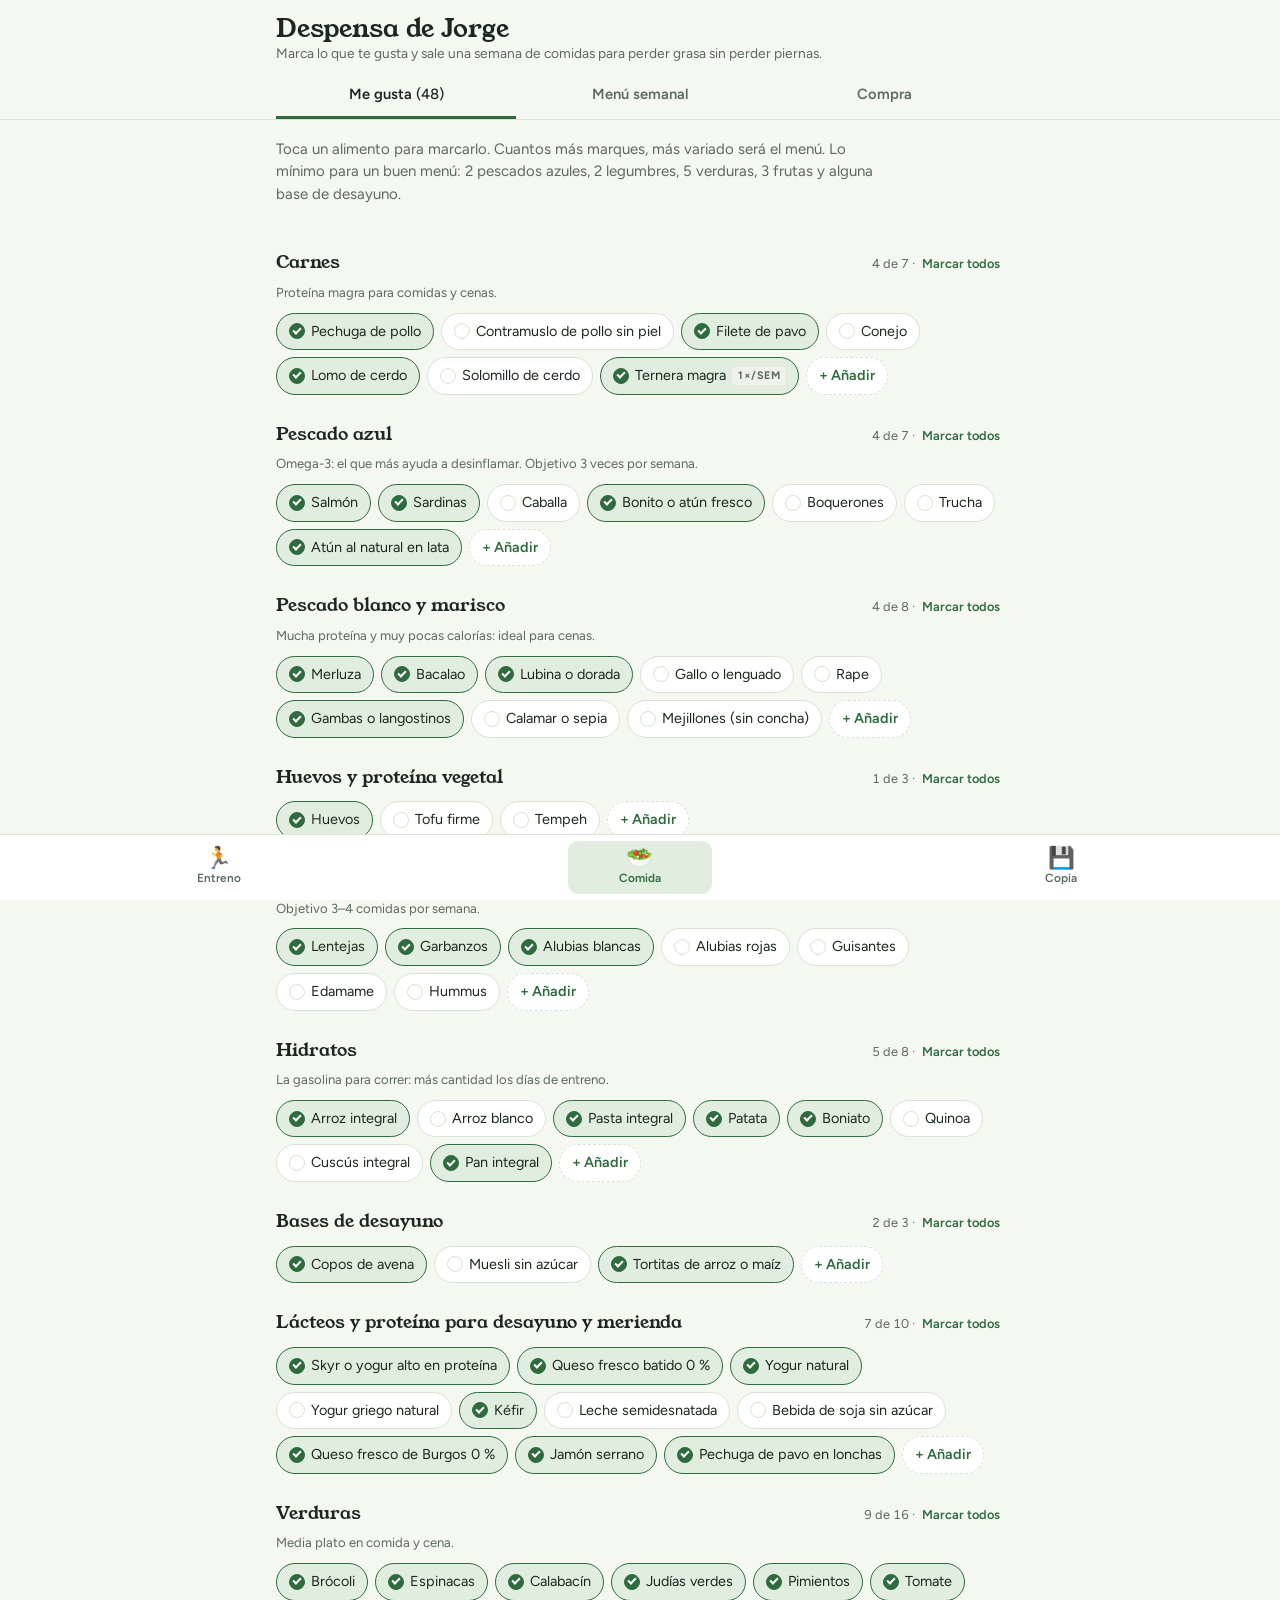
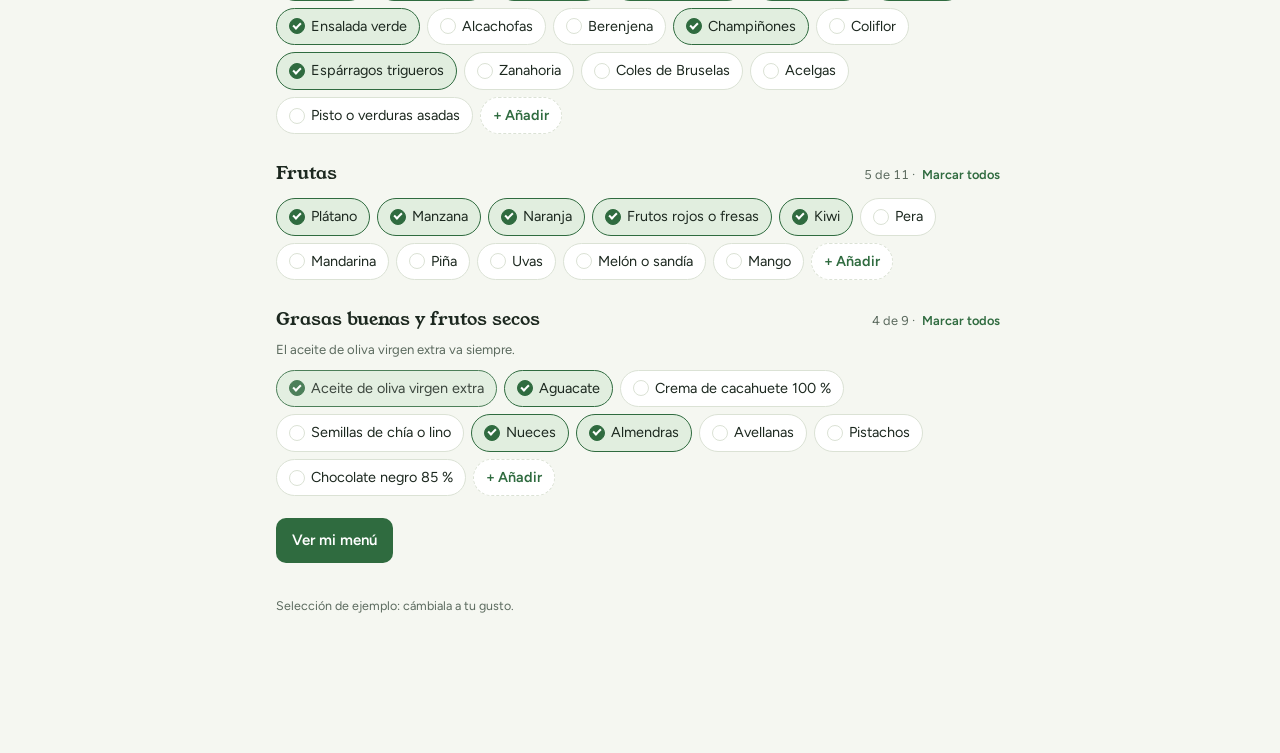
==== comida.html @ c29fa84a "Primera versión de Sports Plan Co-Authored-By: Claude Opus 5.5 <noreply@anthropic.com> Claude-Sessio" ====
<!doctype html>
<html lang="es"><head>
<meta charset="utf-8">
<meta name="viewport" content="width=device-width,initial-scale=1,viewport-fit=cover">
<title>Sports Plan · Comida</title>
<link rel="manifest" href="manifest.webmanifest">
<meta name="theme-color" content="#0e7c66">
<link rel="apple-touch-icon" href="icon-180.png">
<link rel="icon" href="icon-192.png">
<meta name="apple-mobile-web-app-capable" content="yes">
<meta name="mobile-web-app-capable" content="yes">
<meta name="apple-mobile-web-app-title" content="Sports Plan">
<style>:root{color-scheme:light;box-sizing:border-box;padding-top:env(safe-area-inset-top,0px);padding-bottom:env(safe-area-inset-bottom,0px)}html{scroll-padding-top:env(safe-area-inset-top,0px)}body{margin:0;padding:0;font:14px -apple-system,BlinkMacSystemFont,sans-serif;background:#fff;color:#000}img{max-width:100%}[hidden]:not([hidden=until-found i]){display:none!important}</style>
</head><body>

<link rel="preconnect" href="https://fonts.googleapis.com">
<link rel="stylesheet" href="https://fonts.googleapis.com/css2?family=Young+Serif&family=Figtree:wght@400;500;600;700&display=swap">
<style>
/* Layout: una columna tipo libreta de mercado; cabecera fija con 3 vistas (alimentos, menú, compra) */
:root{
  --bg:#f5f7f1; --surface:#ffffff; --sunk:#eef2ea; --ink:#1c281f; --muted:#5b6a5e; --line:#dbe2d5;
  --accent:#2f6b3f; --accent-ink:#ffffff; --accent-soft:#e1eedf;
  --azul:#1f5f8b; --azul-soft:#e2edf5; --leg:#8a5a2b; --leg-soft:#f3e8dc;
  --ok:#2f6b3f; --warn:#a4620f; --warn-soft:#fbefd9;
  --f-display:"Young Serif",Georgia,"Times New Roman",serif;
  --f-body:"Figtree",system-ui,-apple-system,"Segoe UI",sans-serif;
}
@media (prefers-color-scheme: dark){:root:not([data-theme="light"]){
  --bg:#111612; --surface:#18201a; --sunk:#1e2720; --ink:#e6ece3; --muted:#9aa89c; --line:#2b362d;
  --accent:#74c285; --accent-ink:#0e1a11; --accent-soft:#213325;
  --azul:#79b6df; --azul-soft:#1b2c38; --leg:#d6a06a; --leg-soft:#33271c;
  --ok:#74c285; --warn:#e8b25a; --warn-soft:#352a17; color-scheme:dark}}
:root[data-theme="dark"]{
  --bg:#111612; --surface:#18201a; --sunk:#1e2720; --ink:#e6ece3; --muted:#9aa89c; --line:#2b362d;
  --accent:#74c285; --accent-ink:#0e1a11; --accent-soft:#213325;
  --azul:#79b6df; --azul-soft:#1b2c38; --leg:#d6a06a; --leg-soft:#33271c;
  --ok:#74c285; --warn:#e8b25a; --warn-soft:#352a17; color-scheme:dark}
*{box-sizing:border-box}
[hidden]{display:none!important}
body{background:var(--bg);color:var(--ink);font-family:var(--f-body);font-size:15px;line-height:1.5}
body::before{content:"";position:fixed;inset:0 0 auto;height:env(safe-area-inset-top,0px);z-index:10;background:var(--bg)}
.wrap{max-width:760px;margin:0 auto;padding-left:max(16px,env(safe-area-inset-left,0px));padding-right:max(16px,env(safe-area-inset-right,0px));padding-block:0 48px}
header.top{position:sticky;top:env(safe-area-inset-top,0px);z-index:5;background:var(--bg);border-bottom:1px solid var(--line)}
header.top .wrap{padding-block:14px 0;display:flex;flex-direction:column;gap:10px}
h1{font-family:var(--f-display);font-weight:400;font-size:1.65rem;line-height:1.1;margin:0;text-wrap:balance}
.sub{color:var(--muted);font-size:.86rem;margin:0}
.tabs{display:flex;gap:4px}
.tabs a{flex:1;text-align:center;text-decoration:none;color:var(--muted);font-weight:600;font-size:.92rem;padding:9px 6px 11px;border-bottom:3px solid transparent}
.tabs a[aria-current="page"]{color:var(--ink);border-bottom-color:var(--accent)}
.tabs a:focus-visible,button:focus-visible,summary:focus-visible{outline:2px solid var(--accent);outline-offset:2px;border-radius:6px}
.tabs .n{font-variant-numeric:tabular-nums;font-weight:500}
main section.view{display:flex;flex-direction:column;gap:22px;padding-top:18px}
.status{font-size:.78rem;color:var(--muted);min-height:1.2em}

/* targets */
.targets{display:grid;grid-template-columns:repeat(3,1fr);gap:8px}
.t{background:var(--surface);border:1px solid var(--line);border-radius:10px;padding:10px 12px}
.t b{display:block;font-family:var(--f-display);font-weight:400;font-size:1.25rem;font-variant-numeric:tabular-nums}
.t span{font-size:.76rem;color:var(--muted);text-transform:uppercase;letter-spacing:.05em}
@media (max-width:440px){.targets{grid-template-columns:1fr 1fr}.targets .t:last-child{grid-column:span 2}}

/* food picker */
.intro{margin:0;color:var(--muted);max-width:62ch}
.cat{display:flex;flex-direction:column;gap:10px}
.cat-head{display:flex;align-items:baseline;justify-content:space-between;gap:10px;flex-wrap:wrap}
.cat-head h2{font-family:var(--f-display);font-weight:400;font-size:1.15rem;margin:0}
.cat-head .why{font-size:.82rem;color:var(--muted);flex-basis:100%;margin-top:-4px}
.cat-head .cnt{font-size:.8rem;color:var(--muted);font-variant-numeric:tabular-nums}
.linkbtn{background:none;border:0;color:var(--accent);font:inherit;font-size:.8rem;font-weight:600;cursor:pointer;padding:2px 4px}
.chips{display:flex;flex-wrap:wrap;gap:7px}
.chip{display:inline-flex;align-items:center;gap:6px;border:1px solid var(--line);background:var(--surface);color:var(--ink);border-radius:999px;padding:7px 12px;font:inherit;font-size:.9rem;cursor:pointer;transition:background .15s,border-color .15s}
.chip .tick{width:16px;height:16px;border-radius:50%;border:1.5px solid var(--line);display:grid;place-items:center;flex:none}
.chip[aria-pressed="true"]{background:var(--accent-soft);border-color:var(--accent)}
.chip[aria-pressed="true"] .tick{background:var(--accent);border-color:var(--accent)}
.chip[aria-pressed="true"] .tick::after{content:"";width:6px;height:3px;border:solid var(--accent-ink);border-width:0 0 2px 2px;transform:rotate(-45deg) translate(1px,-1px)}
.chip[disabled]{cursor:default;opacity:.85}
.tag.pend{background:var(--warn-soft);color:var(--warn)}
.chip.add{border-style:dashed;color:var(--accent);font-weight:600}
.addform{display:flex;gap:8px;flex-wrap:wrap;align-items:center}
.addform input{flex:1;min-width:10rem;font:inherit;padding:9px 12px;border-radius:10px;border:1px solid var(--line);background:var(--surface);color:var(--ink)}
.addform input:focus-visible{outline:2px solid var(--accent);outline-offset:2px}
.addform .btn{padding:9px 14px}
.mine{display:flex;flex-wrap:wrap;gap:6px;font-size:.8rem;color:var(--muted);align-items:center}
.mine button{background:none;border:1px solid var(--line);border-radius:999px;padding:3px 10px;font:inherit;font-size:.8rem;color:var(--muted);cursor:pointer}
.tag{font-size:.68rem;font-weight:700;text-transform:uppercase;letter-spacing:.05em;padding:1px 6px;border-radius:4px}
.tag.azul{background:var(--azul-soft);color:var(--azul)}
.tag.leg{background:var(--leg-soft);color:var(--leg)}
.tag.lim{background:var(--sunk);color:var(--muted)}

.warns{display:flex;flex-direction:column;gap:6px;margin:0;padding:0;list-style:none}
.warns li{background:var(--warn-soft);color:var(--ink);border-left:3px solid var(--warn);padding:8px 12px;border-radius:0 8px 8px 0;font-size:.88rem}
.cta{display:flex;gap:10px;flex-wrap:wrap}
.btn{border:0;border-radius:10px;padding:11px 16px;font:inherit;font-weight:600;cursor:pointer;background:var(--accent);color:var(--accent-ink)}
.btn.ghost{background:transparent;color:var(--accent);border:1.5px solid var(--accent)}

/* menu */
.day{background:var(--surface);border:1px solid var(--line);border-radius:12px;overflow:hidden}
.day-head{display:flex;align-items:center;gap:10px;flex-wrap:wrap;padding:12px 14px;border-bottom:1px solid var(--line)}
.day-head h3{font-family:var(--f-display);font-weight:400;font-size:1.15rem;margin:0}
.pill{font-size:.75rem;font-weight:700;padding:3px 9px;border-radius:999px}
.pill.alto{background:var(--accent);color:var(--accent-ink)}
.pill.medio{background:var(--accent-soft);color:var(--accent)}
.pill.bajo{background:var(--sunk);color:var(--muted)}
.day-head .tot{margin-left:auto;font-size:.82rem;color:var(--muted);font-variant-numeric:tabular-nums;text-align:right}
.day-head .tot b{color:var(--ink);font-weight:600}
.meal{display:grid;grid-template-columns:86px 1fr auto;gap:10px;padding:10px 14px;border-bottom:1px dashed var(--line);align-items:start}
.meal:last-of-type{border-bottom:0}
.meal .mk{font-size:.74rem;font-weight:700;text-transform:uppercase;letter-spacing:.06em;color:var(--muted);padding-top:2px}
.meal .mi{min-width:0}
.meal .mi .main{font-weight:600}
.meal .mi .rest{color:var(--muted);font-size:.9rem}
.meal .mi .k{font-size:.76rem;color:var(--muted);font-variant-numeric:tabular-nums}
.reroll{background:var(--sunk);border:0;border-radius:8px;width:34px;height:34px;display:grid;place-items:center;cursor:pointer;color:var(--accent)}
.reroll svg{width:17px;height:17px}
.day .tip{padding:9px 14px;background:var(--sunk);font-size:.82rem;color:var(--muted)}
@media (max-width:440px){.meal{grid-template-columns:1fr auto}.meal .mk{grid-column:1 / -1;padding:0}}

details.why{background:var(--surface);border:1px solid var(--line);border-radius:12px;padding:12px 14px}
details.why summary{cursor:pointer;font-weight:600}
details.why ul{margin:10px 0 0;padding-left:18px;display:flex;flex-direction:column;gap:6px;color:var(--muted);font-size:.9rem}

/* compra */
.shop{display:flex;flex-direction:column;gap:18px}
.shop h2{font-family:var(--f-display);font-weight:400;font-size:1.1rem;margin:0 0 6px}
.shop ul{list-style:none;margin:0;padding:0;background:var(--surface);border:1px solid var(--line);border-radius:12px}
.shop li{display:flex;align-items:center;gap:10px;padding:9px 14px;border-bottom:1px solid var(--line)}
.shop li:last-child{border-bottom:0}
.shop li label{flex:1;display:flex;gap:10px;align-items:center;cursor:pointer;min-width:0}
.shop li input{width:18px;height:18px;accent-color:var(--accent);flex:none}
.shop li .q{font-variant-numeric:tabular-nums;color:var(--muted);font-size:.88rem;white-space:nowrap}
.shop li.done label span{text-decoration:line-through;color:var(--muted)}
.empty{color:var(--muted);background:var(--surface);border:1px dashed var(--line);border-radius:12px;padding:18px;text-align:center}
@media (prefers-reduced-motion:reduce){*{transition:none!important}}
</style>

<header class="top">
  <div class="wrap">
    <div>
      <h1>Despensa de Jorge</h1>
      <p class="sub">Marca lo que te gusta y sale una semana de comidas para perder grasa sin perder piernas.</p>
    </div>
    <nav class="tabs" aria-label="Secciones">
      <a href="#alimentos" data-v="alimentos">Me gusta <span class="n" id="nLiked"></span></a>
      <a href="#menu" data-v="menu">Menú semanal</a>
      <a href="#compra" data-v="compra">Compra</a>
    </nav>
  </div>
</header>

<main class="wrap">
  <section class="view" id="v-alimentos">
    <p class="intro">Toca un alimento para marcarlo. Cuantos más marques, más variado será el menú. Lo mínimo para un buen menú: 2 pescados azules, 2 legumbres, 5 verduras, 3 frutas y alguna base de desayuno.</p>
    <ul class="warns" id="warns1"></ul>
    <div id="cats" style="display:flex;flex-direction:column;gap:26px"></div>
    <div class="cta"><a class="btn" href="#menu" style="text-decoration:none">Ver mi menú</a></div>
    <p class="status" id="status1"></p>
  </section>

  <section class="view" id="v-menu" hidden>
    <div class="targets">
      <div class="t"><span>Días de correr y pádel</span><b>≈ 1.900 kcal</b></div>
      <div class="t"><span>Días de descanso</span><b>≈ 1.600 kcal</b></div>
      <div class="t"><span>Proteína diaria</span><b>110 g o más</b></div>
    </div>
    <ul class="warns" id="warns2"></ul>
    <div class="cta">
      <button class="btn" id="regen" type="button">Generar otra semana</button>
      <a class="btn ghost" href="#compra" style="text-decoration:none">Lista de la compra</a>
    </div>
    <div id="days" style="display:flex;flex-direction:column;gap:14px"></div>
    <details class="why">
      <summary>Por qué el menú está montado así</summary>
      <ul>
        <li>Déficit suave (unas 400 kcal) para bajar 0,3–0,5 kg por semana sin perder fuerza ni ritmo.</li>
        <li>Proteína en todas las comidas para llegar a 110 g al día y proteger el músculo.</li>
        <li>Más hidrato los días de correr y pádel, y en la cena del viernes antes de la tirada larga. Los días de descanso, menos.</li>
        <li>Pescado azul 3 veces por semana y legumbres 3–4 veces: omega-3 y fibra con efecto antiinflamatorio, que ayuda a la espalda.</li>
        <li>Carne roja como mucho 1 vez por semana. Aceite de oliva virgen extra como grasa principal.</li>
        <li>Las cantidades son en crudo y orientativas. Si tienes hambre real o el peso baja más de 0,7 kg por semana, sube un poco el hidrato.</li>
      </ul>
    </details>
    <p class="status" id="status2"></p>
  </section>

  <section class="view" id="v-compra" hidden>
    <p class="intro">Cantidades para la semana del menú actual, en crudo. Ve tachando lo que ya tienes o has comprado.</p>
    <div class="shop" id="shop"></div>
    <div class="cta"><button class="btn ghost" id="clearShop" type="button">Desmarcar todo</button></div>
  </section>
</main>

<script>
(function(){
// ---------- Datos: ración base (g en crudo), kcal y proteína por ración ----------
// r: roles. main=plato principal, azul/blanco/otros=grupo, leg=legumbre plato, comp=complemento proteico,
// hid=hidrato, ver=verdura, fru=fruta, desB=base desayuno, desSal/desDul=proteína desayuno, desX=extra desayuno,
// merP=proteína merienda, fs=frutos secos. cf=factor como complemento/desayuno.
const F=[
 // carnes
 {id:'pollo',n:'Pechuga de pollo',c:'carne',g:150,u:'g',k:165,p:33,r:'main otros comp',cf:.67},
 {id:'contramuslo',n:'Contramuslo de pollo sin piel',c:'carne',g:150,u:'g',k:180,p:28,r:'main otros'},
 {id:'pavo',n:'Filete de pavo',c:'carne',g:150,u:'g',k:160,p:33,r:'main otros comp',cf:.67},
 {id:'conejo',n:'Conejo',c:'carne',g:150,u:'g',k:200,p:31,r:'main otros'},
 {id:'lomo',n:'Lomo de cerdo',c:'carne',g:150,u:'g',k:210,p:32,r:'main otros',t:'cerdo'},
 {id:'solomillo',n:'Solomillo de cerdo',c:'carne',g:150,u:'g',k:180,p:32,r:'main otros',t:'cerdo'},
 {id:'ternera',n:'Ternera magra',c:'carne',g:150,u:'g',k:200,p:32,r:'main otros',t:'roja'},
 // pescado azul
 {id:'salmon',n:'Salmón',c:'azul',g:130,u:'g',k:270,p:27,r:'main azul'},
 {id:'sardinas',n:'Sardinas',c:'azul',g:150,u:'g',k:210,p:30,r:'main azul'},
 {id:'caballa',n:'Caballa',c:'azul',g:130,u:'g',k:250,p:25,r:'main azul'},
 {id:'bonito',n:'Bonito o atún fresco',c:'azul',g:150,u:'g',k:200,p:35,r:'main azul'},
 {id:'boquerones',n:'Boquerones',c:'azul',g:150,u:'g',k:190,p:30,r:'main azul'},
 {id:'trucha',n:'Trucha',c:'azul',g:150,u:'g',k:210,p:31,r:'main azul'},
 {id:'atunlata',n:'Atún al natural en lata',c:'azul',g:2,u:'lata',k:125,p:28,r:'main azul comp',cf:1},
 // pescado blanco y marisco
 {id:'merluza',n:'Merluza',c:'blanco',g:180,u:'g',k:150,p:30,r:'main blanco'},
 {id:'bacalao',n:'Bacalao',c:'blanco',g:180,u:'g',k:145,p:32,r:'main blanco'},
 {id:'lubina',n:'Lubina o dorada',c:'blanco',g:180,u:'g',k:180,p:34,r:'main blanco'},
 {id:'gallo',n:'Gallo o lenguado',c:'blanco',g:180,u:'g',k:150,p:30,r:'main blanco'},
 {id:'rape',n:'Rape',c:'blanco',g:180,u:'g',k:140,p:30,r:'main blanco'},
 {id:'gambas',n:'Gambas o langostinos',c:'blanco',g:150,u:'g',k:140,p:30,r:'main blanco'},
 {id:'calamar',n:'Calamar o sepia',c:'blanco',g:180,u:'g',k:150,p:28,r:'main blanco'},
 {id:'mejillones',n:'Mejillones (sin concha)',c:'blanco',g:150,u:'g',k:150,p:22,r:'main blanco'},
 // huevos y vegetal
 {id:'huevos',n:'Huevos',c:'huevo',g:3,u:'ud',k:210,p:19,r:'main otros comp desSal',cf:.67,t:'huevo'},
 {id:'tofu',n:'Tofu firme',c:'huevo',g:200,u:'g',k:250,p:26,r:'main otros'},
 {id:'tempeh',n:'Tempeh',c:'huevo',g:150,u:'g',k:290,p:28,r:'main otros'},
 // legumbres
 {id:'lentejas',n:'Lentejas',c:'leg',g:80,u:'g',k:280,p:19,r:'leg'},
 {id:'garbanzos',n:'Garbanzos',c:'leg',g:80,u:'g',k:290,p:15,r:'leg'},
 {id:'alubias',n:'Alubias blancas',c:'leg',g:80,u:'g',k:270,p:18,r:'leg'},
 {id:'alubiasr',n:'Alubias rojas',c:'leg',g:80,u:'g',k:270,p:18,r:'leg'},
 {id:'guisantes',n:'Guisantes',c:'leg',g:250,u:'g',k:200,p:13,r:'leg'},
 {id:'edamame',n:'Edamame',c:'leg',g:150,u:'g',k:180,p:17,r:'leg'},
 {id:'hummus',n:'Hummus',c:'leg',g:60,u:'g',k:160,p:5,r:'merP',sal:1},
 // hidratos
 {id:'arrozi',n:'Arroz integral',c:'hid',g:80,u:'g',k:280,p:6,r:'hid'},
 {id:'arroz',n:'Arroz blanco',c:'hid',g:80,u:'g',k:280,p:5,r:'hid'},
 {id:'pasta',n:'Pasta integral',c:'hid',g:80,u:'g',k:280,p:10,r:'hid'},
 {id:'patata',n:'Patata',c:'hid',g:300,u:'g',k:230,p:6,r:'hid'},
 {id:'boniato',n:'Boniato',c:'hid',g:250,u:'g',k:215,p:4,r:'hid'},
 {id:'quinoa',n:'Quinoa',c:'hid',g:70,u:'g',k:255,p:10,r:'hid'},
 {id:'cuscus',n:'Cuscús integral',c:'hid',g:70,u:'g',k:250,p:9,r:'hid'},
 {id:'pan',n:'Pan integral',c:'hid',g:80,u:'g',k:200,p:8,r:'hid desB',cf:.75,sal:1},
 // desayuno bases
 {id:'avena',n:'Copos de avena',c:'des',g:50,u:'g',k:190,p:7,r:'desB'},
 {id:'muesli',n:'Muesli sin azúcar',c:'des',g:50,u:'g',k:180,p:5,r:'desB'},
 {id:'tortitas',n:'Tortitas de arroz o maíz',c:'des',g:4,u:'ud',k:115,p:2,r:'desB',sal:1},
 // lácteos y proteína para desayuno/merienda
 {id:'skyr',n:'Skyr o yogur alto en proteína',c:'lac',g:250,u:'g',k:150,p:25,r:'desDul merP'},
 {id:'batido',n:'Queso fresco batido 0 %',c:'lac',g:250,u:'g',k:120,p:20,r:'desDul merP'},
 {id:'yogur',n:'Yogur natural',c:'lac',g:2,u:'ud',k:120,p:8,r:'desDul merP'},
 {id:'griego',n:'Yogur griego natural',c:'lac',g:1,u:'ud',k:140,p:7,r:'merP'},
 {id:'kefir',n:'Kéfir',c:'lac',g:250,u:'ml',k:150,p:9,r:'desDul merP'},
 {id:'leche',n:'Leche semidesnatada',c:'lac',g:250,u:'ml',k:115,p:8,r:'desDul'},
 {id:'soja',n:'Bebida de soja sin azúcar',c:'lac',g:250,u:'ml',k:90,p:8,r:'desDul'},
 {id:'burgos',n:'Queso fresco de Burgos 0 %',c:'lac',g:100,u:'g',k:75,p:12,r:'desSal merP',sal:1},
 {id:'jamon',n:'Jamón serrano',c:'lac',g:40,u:'g',k:100,p:12,r:'desSal merP',sal:1},
 {id:'pavolonchas',n:'Pechuga de pavo en lonchas',c:'lac',g:60,u:'g',k:60,p:12,r:'desSal merP',sal:1},
 // verduras (ración 200 g)
 {id:'brocoli',n:'Brócoli',c:'ver',g:200,u:'g',k:70,p:5,r:'ver'},
 {id:'espinacas',n:'Espinacas',c:'ver',g:200,u:'g',k:45,p:5,r:'ver'},
 {id:'calabacin',n:'Calabacín',c:'ver',g:200,u:'g',k:35,p:3,r:'ver'},
 {id:'judias',n:'Judías verdes',c:'ver',g:200,u:'g',k:60,p:4,r:'ver'},
 {id:'pimientos',n:'Pimientos',c:'ver',g:200,u:'g',k:50,p:2,r:'ver'},
 {id:'tomate',n:'Tomate',c:'ver',g:200,u:'g',k:40,p:2,r:'ver'},
 {id:'ensalada',n:'Ensalada verde',c:'ver',g:150,u:'g',k:30,p:2,r:'ver'},
 {id:'alcachofas',n:'Alcachofas',c:'ver',g:200,u:'g',k:90,p:5,r:'ver'},
 {id:'berenjena',n:'Berenjena',c:'ver',g:200,u:'g',k:50,p:2,r:'ver'},
 {id:'champi',n:'Champiñones',c:'ver',g:200,u:'g',k:45,p:6,r:'ver'},
 {id:'coliflor',n:'Coliflor',c:'ver',g:200,u:'g',k:50,p:4,r:'ver'},
 {id:'esparragos',n:'Espárragos trigueros',c:'ver',g:200,u:'g',k:40,p:4,r:'ver'},
 {id:'zanahoria',n:'Zanahoria',c:'ver',g:200,u:'g',k:80,p:2,r:'ver'},
 {id:'coles',n:'Coles de Bruselas',c:'ver',g:200,u:'g',k:85,p:7,r:'ver'},
 {id:'acelgas',n:'Acelgas',c:'ver',g:200,u:'g',k:40,p:4,r:'ver'},
 {id:'pisto',n:'Pisto o verduras asadas',c:'ver',g:200,u:'g',k:90,p:3,r:'ver'},
 // frutas
 {id:'platano',n:'Plátano',c:'fru',g:1,u:'ud',k:105,p:1,r:'fru'},
 {id:'manzana',n:'Manzana',c:'fru',g:1,u:'ud',k:95,p:0,r:'fru'},
 {id:'naranja',n:'Naranja',c:'fru',g:1,u:'ud',k:90,p:2,r:'fru'},
 {id:'rojos',n:'Frutos rojos o fresas',c:'fru',g:150,u:'g',k:60,p:1,r:'fru'},
 {id:'kiwi',n:'Kiwi',c:'fru',g:2,u:'ud',k:90,p:2,r:'fru'},
 {id:'pera',n:'Pera',c:'fru',g:1,u:'ud',k:100,p:1,r:'fru'},
 {id:'mandarina',n:'Mandarina',c:'fru',g:2,u:'ud',k:75,p:1,r:'fru'},
 {id:'pina',n:'Piña',c:'fru',g:200,u:'g',k:100,p:1,r:'fru'},
 {id:'uvas',n:'Uvas',c:'fru',g:150,u:'g',k:100,p:1,r:'fru'},
 {id:'melon',n:'Melón o sandía',c:'fru',g:300,u:'g',k:100,p:2,r:'fru'},
 {id:'mango',n:'Mango',c:'fru',g:150,u:'g',k:90,p:1,r:'fru'},
 // grasas y frutos secos
 {id:'aove',n:'Aceite de oliva virgen extra',c:'gra',g:1,u:'cda',k:90,p:0,r:'',fixed:1},
 {id:'aguacate',n:'Aguacate',c:'gra',g:70,u:'g',k:115,p:1,r:'desX'},
 {id:'cacahuete',n:'Crema de cacahuete 100 %',c:'gra',g:15,u:'g',k:90,p:4,r:'desX'},
 {id:'semillas',n:'Semillas de chía o lino',c:'gra',g:10,u:'g',k:50,p:2,r:'desX'},
 {id:'nueces',n:'Nueces',c:'gra',g:25,u:'g',k:165,p:4,r:'fs'},
 {id:'almendras',n:'Almendras',c:'gra',g:25,u:'g',k:150,p:5,r:'fs'},
 {id:'avellanas',n:'Avellanas',c:'gra',g:25,u:'g',k:160,p:4,r:'fs'},
 {id:'pistachos',n:'Pistachos',c:'gra',g:25,u:'g',k:145,p:5,r:'fs'},
 {id:'chocolate',n:'Chocolate negro 85 %',c:'gra',g:20,u:'g',k:120,p:2,r:'fs'},
];
// ---------- Alimentos añadidos por Jorge (pendientes de revisar) ----------
const TPL={carne:'pollo',azul:'salmon',blanco:'merluza',huevo:'tofu',leg:'lentejas',hid:'arroz',des:'avena',lac:'yogur',ver:'brocoli',fru:'manzana',gra:'nueces'};
function loadExtra(){try{const a=JSON.parse(localStorage.getItem('dj-extra'));return Array.isArray(a)?a.filter(x=>x&&x.id&&x.n&&TPL[x.c]):[]}catch(e){return[]}}
function makeExtra(n,c,id){const t=F.find(f=>f.id===TPL[c]);return{id,n,c,g:t.g,u:t.u,k:t.k,p:t.p,r:t.r,custom:1}}
let EXTRA=loadExtra();
EXTRA.forEach(x=>F.push(makeExtra(x.n,x.c,x.id)));
const BY={};F.forEach(f=>{BY[f.id]=f;f.R=new Set(f.r.split(' ').filter(Boolean))});
const CATS=[
 ['carne','Carnes','Proteína magra para comidas y cenas.'],
 ['azul','Pescado azul','Omega-3: el que más ayuda a desinflamar. Objetivo 3 veces por semana.'],
 ['blanco','Pescado blanco y marisco','Mucha proteína y muy pocas calorías: ideal para cenas.'],
 ['huevo','Huevos y proteína vegetal',''],
 ['leg','Legumbres','Objetivo 3–4 comidas por semana.'],
 ['hid','Hidratos','La gasolina para correr: más cantidad los días de entreno.'],
 ['des','Bases de desayuno',''],
 ['lac','Lácteos y proteína para desayuno y merienda',''],
 ['ver','Verduras','Media plato en comida y cena.'],
 ['fru','Frutas',''],
 ['gra','Grasas buenas y frutos secos','El aceite de oliva virgen extra va siempre.'],
];
const DEFAULT=['pollo','pavo','lomo','ternera','salmon','sardinas','bonito','atunlata','merluza','bacalao','lubina','gambas','huevos','lentejas','garbanzos','alubias','arrozi','pasta','patata','boniato','pan','avena','tortitas','skyr','batido','yogur','kefir','burgos','pavolonchas','jamon','brocoli','espinacas','calabacin','judias','pimientos','tomate','ensalada','champi','esparragos','platano','manzana','naranja','rojos','kiwi','aove','aguacate','nueces','almendras'];

// ---------- Semana tipo (del plan de correr) ----------
const DAYS=[
 {d:'L',n:'Lunes',act:'Correr 8 km',lvl:'alto',hc:1,hn:.5,tip:'Si corres por la mañana, desayuna 1–2 h antes. Si es por la tarde, la merienda va 60–90 min antes.'},
 {d:'M',n:'Martes',act:'Pádel',lvl:'alto',hc:1,hn:.5,tip:'Bebe bien durante el pádel. Después, la cena con proteína ayuda a recuperar.'},
 {d:'X',n:'Miércoles',act:'Descanso + caminar',lvl:'bajo',hc:.5,hn:0,tip:'Día de menos hidrato: llénate con verdura y proteína.'},
 {d:'J',n:'Jueves',act:'Gym core y espalda',lvl:'medio',hc:.75,hn:0,tip:'Proteína en la comida de después del gym.'},
 {d:'V',n:'Viernes',act:'Descanso + caminar',lvl:'medio',hc:.5,hn:.75,tip:'Mañana tirada larga: la cena lleva hidrato para llegar con el depósito lleno.'},
 {d:'S',n:'Sábado',act:'Tirada larga',lvl:'alto',hc:1,hn:.5,tip:'Desayuno ligero 1–2 h antes. Al volver, agua y proteína en la siguiente comida.'},
 {d:'D',n:'Domingo',act:'Descanso activo',lvl:'bajo',hc:.5,hn:0,tip:'Buen día para cocinar legumbres y verdura para la semana.'},
];
const LVL={alto:'Entreno',medio:'Moderado',bajo:'Descanso'};
const TARGET={alto:1900,medio:1750,bajo:1600};
const MEALN={des:'Desayuno',com:'Comida',mer:'Merienda',cen:'Cena'};

// ---------- Estado ----------
let openAdd=null,liked=new Set(DEFAULT), menu=null, isExample=true;
const LS={get(k){try{return JSON.parse(localStorage.getItem(k))}catch(e){return null}},set(k,v){try{localStorage.setItem(k,JSON.stringify(v))}catch(e){}}};
const g0=LS.get('dj-gustos'); if(g0&&Array.isArray(g0.ids)){liked=new Set(g0.ids);isExample=false}
liked.add('aove');
const m0=LS.get('dj-menu'); if(m0&&m0.dias&&m0.key===keyOf()) menu=m0;

function keyOf(){return [...liked].sort().join(',')}

// ---------- RNG y barajas ----------
function rng(seed){let a=seed>>>0;return function(){a|=0;a=a+0x6D2B79F5|0;let t=Math.imul(a^a>>>15,1|a);t=t+Math.imul(t^t>>>7,61|t)^t;return((t^t>>>14)>>>0)/4294967296}}
function shuffle(arr,r){const a=arr.slice();for(let i=a.length-1;i>0;i--){const j=Math.floor(r()*(i+1));[a[i],a[j]]=[a[j],a[i]]}return a}
function pool(role,filt){return F.filter(f=>liked.has(f.id)&&f.R.has(role)&&(!filt||filt(f)))}
function Deck(items,r){let q=[];return{size:items.length,next(avoid,ok){if(!items.length)return null;avoid=avoid||[];
  for(let tries=0;tries<items.length*2+2;tries++){if(!q.length)q=shuffle(items,r);const f=q.shift();if(avoid.includes(f.id)&&items.length>1)continue;if(ok&&!ok(f)&&tries<items.length*2)continue;return f}
  return items[Math.floor(r()*items.length)]}}}
function makeDecks(r){
  const D={};
  ['azul','blanco','otros','leg','comp','ver','fru','desB','desX','fs','merP'].forEach(k=>D[k]=Deck(pool(k),r));
  D.hidC=Deck(pool('hid',f=>f.id!=='pan').length?pool('hid',f=>f.id!=='pan'):pool('hid'),r);
  D.hidN=Deck(pool('hid'),r);
  D.desSal=Deck(pool('desSal'),r);D.desDul=Deck(pool('desDul'),r);
  D.desXs=Deck(pool('desX',f=>f.id!=='semillas'),r);D.desXd=Deck(pool('desX',f=>f.id!=='aguacate'),r);
  return D;
}

// ---------- Construcción de comidas ----------
function it(f,x){return f?[f.id,x]:null}
function buildMain(kind,pc,day,D,avoid,caps){
  const items=[];const hf=kind==='com'?day.hc:day.hn;
  if(pc==='leg'){
    const L=D.leg.next(avoid);items.push(it(L,1));
    const c=D.comp.next(avoid);if(c)items.push(it(c,c.cf||.5));
    if(day.lvl==='alto'&&liked.has('pan'))items.push(['pan',.5]);
  }else{
    let deck=D[pc];if(!deck||!deck.size)deck=[D.otros,D.blanco,D.azul].find(x=>x.size)||null;
    const P=deck?deck.next(avoid,caps):null;items.push(it(P,hf===0?1.2:1));
    if(P&&caps)caps.use(P);
    if(hf>0){const h=(kind==='com'?D.hidC:D.hidN).next();items.push(it(h,hf))}
  }
  items.push(it(D.ver.next(),1));items.push(['aove',1]);
  return{k:kind,pc,items:items.filter(Boolean)};
}
function buildDes(day,D,avoid){
  const items=[];const b=D.desB.next(avoid);
  if(b){items.push([b.id,b.cf||1]);
    const sal=!!b.sal;let p=(sal?D.desSal:D.desDul).next();if(!p)p=(sal?D.desDul:D.desSal).next();
    if(p)items.push([p.id,p.id==='huevos'?.67:1]);
    const x=(sal?D.desXs:D.desXd).next();if(x)items.push([x.id,1]);else if(sal)items.push(['aove',1]);
  }else{const p=D.desDul.next()||D.desSal.next();if(p)items.push([p.id,1])}
  const fr=D.fru.next();if(fr)items.push([fr.id,1]);
  return{k:'des',pc:'des',items};
}
function buildMer(day,i,D,avoid){
  const items=[];const p=D.merP.next(avoid);
  if(p){items.push([p.id,1]);if(p.sal){if(liked.has('pan'))items.push(['pan',.5]);else if(liked.has('tortitas'))items.push(['tortitas',.5])}}
  const fr=D.fru.next(),fs=D.fs.next();
  if(day.lvl==='alto'){if(fr)items.push([fr.id,1]);if(fs)items.push([fs.id,1])}
  else{const pick=(i%2===0?fr||fs:fs||fr);if(pick)items.push([pick.id,1])}
  return{k:'mer',pc:'mer',items};
}
function mainId(m){return m&&m.items[0]?m.items[0][0]:null}

function generate(seed){
  const r=rng(seed),D=makeDecks(r);
  const nLeg=D.leg.size?(D.leg.size>=2?4:3):0, legDays=['X','J','D','V'].slice(0,nLeg);
  const nAz=D.azul.size?(D.azul.size>=2?3:2):0, azDays=['L','J','S'].slice(0,nAz);
  const blDays=D.blanco.size?(nAz?['M','D']:['M','D','X']):[];
  // límites semanales
  const cnt={roja:0,cerdo:0,huevo:0},LIM={roja:1,cerdo:2,huevo:2};
  const caps=Object.assign(f=>!f.t||cnt[f.t]<LIM[f.t],{use:f=>{if(f.t)cnt[f.t]++}});
  const capsFn=f=>caps(f);capsFn.use=caps.use;
  let prevCen=null;
  return DAYS.map((day,i)=>{
    const com=buildMain('com',legDays.includes(day.d)?'leg':'otros',day,D,[prevCen].filter(Boolean),capsFn);
    let pcN=azDays.includes(day.d)?'azul':blDays.includes(day.d)?'blanco':'otros';
    const cen=buildMain('cen',pcN,day,D,[mainId(com)],capsFn);
    prevCen=mainId(cen);
    return{d:day.d,meals:[buildDes(day,D),com,buildMer(day,i,D),cen]};
  });
}

function newMenu(seed){menu={seed:seed||Math.floor(Math.random()*1e9),dias:null,key:keyOf(),t:new Date().toISOString()};menu.dias=generate(menu.seed);}

function reroll(di,mi){
  const day=DAYS[di],m=menu.dias[di].meals[mi],r=rng(Math.floor(Math.random()*1e9)),D=makeDecks(r);
  const other=menu.dias[di].meals.filter((x,j)=>j!==mi&&(x.k==='com'||x.k==='cen')).map(mainId);
  let nm;
  if(m.k==='des')nm=buildDes(day,D,[mainId(m)]);
  else if(m.k==='mer')nm=buildMer(day,di,D,[mainId(m)]);
  else nm=buildMain(m.k,m.pc,day,D,[mainId(m),...other],null);
  menu.dias[di].meals[mi]=nm;menu.t=new Date().toISOString();
  renderMenu();renderShop();saveMenu();
}

// ---------- Texto ----------
const nf=new Intl.NumberFormat('es-ES');
function qty(f,x){
  const v=f.g*x;
  if(f.u==='cda')return x===1?'1 cda':nf.format(x)+' cda';
  if(f.u==='ud'){const n=Math.round(v*2)/2;return nf.format(n)+(f.id==='huevos'?(n===1?' huevo':' huevos'):' ud')}
  if(f.u==='lata'){const n=Math.round(v*2)/2;return nf.format(n)+(n===1?' lata':' latas')}
  const r=v>=100?Math.round(v/10)*10:Math.round(v/5)*5;return nf.format(r)+' '+f.u;
}
function itemTxt([id,x]){const f=BY[id];if(!f)return'';return f.n+' ('+qty(f,x)+')'}
function mealTot(m){let k=0,p=0;m.items.forEach(([id,x])=>{const f=BY[id];if(f){k+=f.k*x;p+=f.p*x}});return{k,p}}

// ---------- Render: alimentos ----------
const $=s=>document.querySelector(s);
function warnings(){
  const n=c=>F.filter(f=>f.c===c&&liked.has(f.id)).length,W=[];
  if(n('azul')<2)W.push('Marca al menos 2 pescados azules: son la base antiinflamatoria del menú.');
  if(n('leg')-(liked.has('hummus')?1:0)<2)W.push('Marca al menos 2 legumbres para poder repetirlas 3–4 veces por semana.');
  if(n('ver')<5)W.push('Con menos de 5 verduras el menú se repite mucho. Marca alguna más.');
  if(n('fru')<3)W.push('Marca al menos 3 frutas.');
  if(!pool('hid').length)W.push('Sin hidratos no hay gasolina para correr: marca al menos 2.');
  if(!pool('desB').length)W.push('Marca una base de desayuno (avena, pan, tortitas…).');
  if(!pool('desSal').length&&!pool('desDul').length)W.push('Marca algún lácteo o proteína para el desayuno.');
  if(!pool('otros').length&&!pool('blanco').length)W.push('Marca alguna carne, huevo o pescado blanco para las comidas.');
  return W;
}
function renderWarns(){const W=warnings();['#warns1','#warns2'].forEach(s=>{$(s).innerHTML=W.map(w=>'<li>'+w+'</li>').join('')})}
function renderCats(){
  const box=$('#cats');box.innerHTML='';
  CATS.forEach(([c,name,why])=>{
    const foods=F.filter(f=>f.c===c),sel=foods.filter(f=>liked.has(f.id)).length;
    const sec=document.createElement('div');sec.className='cat';
    sec.innerHTML='<div class="cat-head"><h2>'+name+'</h2><span class="cnt">'+sel+' de '+foods.length+
      ' · <button type="button" class="linkbtn" data-all="'+c+'">'+(sel===foods.length?'Quitar todos':'Marcar todos')+'</button></span>'+
      (why?'<span class="why">'+why+'</span>':'')+'</div>';
    const chips=document.createElement('div');chips.className='chips';
    foods.forEach(f=>{
      const b=document.createElement('button');b.type='button';b.className='chip';b.id='chip-'+f.id;
      b.setAttribute('aria-pressed',liked.has(f.id));if(f.fixed)b.disabled=true;
      let tag='';if(f.t==='roja')tag='<span class="tag lim">1×/sem</span>';if(f.custom)tag='<span class="tag pend">Por revisar</span>';
      b.innerHTML='<span class="tick"></span><span>'+f.n+'</span>'+tag;
      b.onclick=()=>toggle(f.id);chips.appendChild(b);
    });
    const ab=document.createElement('button');ab.type='button';ab.className='chip add';ab.id='add-'+c;ab.textContent='+ Añadir';
    chips.appendChild(ab);sec.appendChild(chips);
    const form=document.createElement('form');form.className='addform';form.hidden=openAdd!==c;
    form.innerHTML='<input type="text" maxlength="40" id="addn-'+c+'" aria-label="Nombre del alimento" placeholder="Nombre, p. ej. Pulpo" required><button class="btn" type="submit">Añadir</button><button class="btn ghost" type="button">Cancelar</button>';
    ab.onclick=()=>{openAdd=c;renderCats();const i=document.getElementById('addn-'+c);if(i)i.focus()};
    form.querySelector('.ghost').onclick=()=>{openAdd=null;renderCats()};
    form.onsubmit=ev=>{ev.preventDefault();const n=form.querySelector('input').value.trim();if(!n)return;
      if(F.some(f=>f.n.toLowerCase()===n.toLowerCase())){form.querySelector('input').setCustomValidity('Ya está en la lista');form.querySelector('input').reportValidity();return}
      const id='x-'+n.toLowerCase().normalize('NFD').replace(/[^a-z0-9]+/g,'-').replace(/^-|-$/g,'').slice(0,20)+'-'+Date.now().toString(36);
      const f=makeExtra(n,c,id);f.R=new Set(f.r.split(' ').filter(Boolean));F.push(f);BY[id]=f;
      EXTRA.push({id,n,c,fecha:new Date().toISOString().slice(0,10)});LS.set('dj-extra',EXTRA);
      liked.add(id);openAdd=null;changed()};
    form.querySelector('input').oninput=e=>e.target.setCustomValidity('');
    sec.appendChild(form);
    const mine=foods.filter(f=>f.custom);
    if(mine.length){const m=document.createElement('div');m.className='mine';m.append('Añadidos por ti (los reviso y ajusto cantidades):');
      mine.forEach(f=>{const b=document.createElement('button');b.type='button';b.id='del-'+f.id;b.textContent='× '+f.n;b.setAttribute('aria-label','Quitar '+f.n);
        b.onclick=()=>{EXTRA=EXTRA.filter(x=>x.id!==f.id);LS.set('dj-extra',EXTRA);const i=F.indexOf(f);if(i>=0)F.splice(i,1);delete BY[f.id];liked.delete(f.id);changed()};m.appendChild(b)});
      sec.appendChild(m)}
    box.appendChild(sec);
  });
  box.querySelectorAll('[data-all]').forEach(b=>b.onclick=()=>{
    const c=b.dataset.all,foods=F.filter(f=>f.c===c&&!f.fixed),all=foods.every(f=>liked.has(f.id));
    foods.forEach(f=>all?liked.delete(f.id):liked.add(f.id));changed();
  });
  $('#nLiked').textContent='('+liked.size+')';
}
function toggle(id){liked.has(id)?liked.delete(id):liked.add(id);changed()}
function changed(){isExample=false;renderCats();renderWarns();newMenu(menu&&menu.seed);renderMenu();renderShop();saveGustos();saveMenu()}

// ---------- Render: menú ----------
const ICON='<svg viewBox="0 0 24 24" fill="none" stroke="currentColor" stroke-width="2" stroke-linecap="round" stroke-linejoin="round" aria-hidden="true"><path d="M21 12a9 9 0 1 1-3-6.7"/><path d="M21 3v6h-6"/></svg>';
function renderMenu(){
  const box=$('#days');box.innerHTML='';
  menu.dias.forEach((dd,di)=>{
    const day=DAYS[di];let K=0,P=0;dd.meals.forEach(m=>{const t=mealTot(m);K+=t.k;P+=t.p});
    const el=document.createElement('article');el.className='day';
    let h='<div class="day-head"><h3>'+day.n+'</h3><span class="pill '+day.lvl+'">'+day.act+'</span><span class="tot"><b>≈ '+nf.format(Math.round(K/10)*10)+' kcal</b> · '+Math.round(P)+' g prot.</span></div>';
    dd.meals.forEach((m,mi)=>{
      const t=mealTot(m),first=m.items[0];
      const main=first?itemTxt(first):'Marca más alimentos para completar esta comida';
      const rest=m.items.slice(1).filter(x=>!(x[0]==='aove'&&m.k!=='des')).map(itemTxt);
      if(m.items.some(x=>x[0]==='aove')&&m.k!=='des')rest.push('1 cda de AOVE');
      const tag=m.pc==='azul'?' <span class="tag azul">Azul</span>':m.pc==='leg'?' <span class="tag leg">Legumbre</span>':'';
      h+='<div class="meal"><span class="mk">'+MEALN[m.k]+'</span><div class="mi"><div class="main">'+main+tag+'</div>'+
        (rest.length?'<div class="rest">+ '+rest.join(' · ')+'</div>':'')+
        '<div class="k">≈ '+Math.round(t.k)+' kcal · '+Math.round(t.p)+' g prot.</div></div>'+
        '<button type="button" class="reroll" id="rr-'+di+'-'+mi+'" title="Cambiar esta comida" aria-label="Cambiar '+MEALN[m.k].toLowerCase()+' del '+day.n.toLowerCase()+'">'+ICON+'</button></div>';
    });
    h+='<div class="tip">'+day.tip+'</div>';
    el.innerHTML=h;box.appendChild(el);
    el.querySelectorAll('.reroll').forEach(b=>{const [,a,c]=b.id.split('-');b.onclick=()=>reroll(+a,+c)});
  });
}

// ---------- Render: compra ----------
let bought=new Set(LS.get('dj-compra')||[]);
function renderShop(){
  const tot={};menu.dias.forEach(dd=>dd.meals.forEach(m=>m.items.forEach(([id,x])=>{if(id!=='aove')tot[id]=(tot[id]||0)+x})));
  const box=$('#shop');box.innerHTML='';
  const ids=Object.keys(tot);if(!ids.length){box.innerHTML='<div class="empty">Marca alimentos en “Me gusta” para ver la lista.</div>';return}
  CATS.forEach(([c,name])=>{
    const list=ids.filter(id=>BY[id]&&BY[id].c===c);if(!list.length)return;
    const sec=document.createElement('div');let h='<h2>'+name+'</h2><ul>';
    list.sort((a,b)=>BY[a].n.localeCompare(BY[b].n,'es')).forEach(id=>{
      const f=BY[id],x=tot[id];let q;
      if(f.u==='ud'||f.u==='lata'){q=qty(f,Math.ceil(f.g*x)/f.g)}else{const v=f.g*x;q=v>=1000?nf.format(Math.round(v/100)/10)+' '+(f.u==='ml'?'l':'kg'):nf.format(Math.ceil(v/50)*50)+' '+f.u}
      const done=bought.has(id);
      h+='<li class="'+(done?'done':'')+'"><label><input type="checkbox" id="sh-'+id+'" '+(done?'checked':'')+'><span>'+f.n+'</span></label><span class="q">'+q+'</span></li>';
    });
    sec.innerHTML=h+'</ul>';box.appendChild(sec);
  });
  box.querySelectorAll('input[type=checkbox]').forEach(cb=>cb.onchange=()=>{const id=cb.id.slice(3);cb.checked?bought.add(id):bought.delete(id);LS.set('dj-compra',[...bought]);cb.closest('li').classList.toggle('done',cb.checked)});
}
$('#clearShop').onclick=()=>{bought.clear();LS.set('dj-compra',[]);renderShop()};
$('#regen').onclick=()=>{newMenu();renderMenu();renderShop();saveMenu();setStatus('Semana nueva generada')};

// ---------- Vistas ----------
function route(){const v=(location.hash||'#alimentos').slice(1);const ok=['alimentos','menu','compra'].includes(v)?v:'alimentos';
  document.querySelectorAll('section.view').forEach(s=>s.hidden=s.id!=='v-'+ok);
  document.querySelectorAll('.tabs a').forEach(a=>{if(a.dataset.v===ok)a.setAttribute('aria-current','page');else a.removeAttribute('aria-current')});
  window.scrollTo(0,0)}
window.addEventListener('hashchange',route);

// ---------- Guardado (db compartida + copia local) ----------
let db=null;const chains={};
function setStatus(t){['#status1','#status2'].forEach(s=>$(s).textContent=t)}
function writeDoc(path,data){chains[path]=(chains[path]||Promise.resolve()).then(()=>db?db.doc(path).set(data):null).then(()=>setStatus('Guardado')).catch(()=>setStatus('No se ha podido guardar en la nube; se queda guardado en este móvil.'))}
const timers={};function debounce(k,fn){clearTimeout(timers[k]);timers[k]=setTimeout(fn,700)}
function saveGustos(){const d={ids:[...liked].sort(),actualizado:new Date().toISOString()};LS.set('dj-gustos',d);debounce('g',()=>writeDoc('prefs/gustos',d))}
function saveMenu(){LS.set('dj-menu',menu);debounce('m',()=>writeDoc('menu/actual',{seed:menu.seed,key:menu.key,t:menu.t,dias:JSON.stringify(menu.dias),resumen:menuResumen()}))}
function menuResumen(){return menu.dias.map((dd,i)=>DAYS[i].n+': '+dd.meals.map(m=>MEALN[m.k]+' – '+m.items.map(itemTxt).join(', ')).join(' | ')).join('\n')}

// ---------- Arranque ----------
if(!menu)newMenu(20261102);
renderCats();renderWarns();renderMenu();renderShop();route();
if(isExample)setStatus('Selección de ejemplo: cámbiala a tu gusto.');

(async()=>{
  try{
    if(!window.claude||!window.claude.use)return;
    const d=await window.claude.use('db');if(!d)return;db=d;
    const [g,m]=await Promise.all([db.doc('prefs/gustos').get(),db.doc('menu/actual').get()]);
    let touched=false;
    if(g.exists&&Array.isArray(g.data().ids)){liked=new Set(g.data().ids);liked.add('aove');isExample=false;LS.set('dj-gustos',g.data());touched=true}
    if(m.exists){const md=m.data();if(md.key===keyOf()){try{menu={seed:md.seed,key:md.key,t:md.t,dias:JSON.parse(md.dias)};LS.set('dj-menu',menu);touched=true}catch(e){}}}
    if(touched){if(menu.key!==keyOf())newMenu(menu.seed);renderCats();renderWarns();renderMenu();renderShop();setStatus(isExample?'Selección de ejemplo: cámbiala a tu gusto.':'Tus gustos están cargados.')}
  }catch(e){}
})();
})();
</script>
<link rel="stylesheet" href="app.css">
<nav class="appnav" aria-label="Secciones de la app"><a href="index.html"><span class="i" aria-hidden="true">🏃</span>Entreno</a><a href="comida.html" aria-current="page"><span class="i" aria-hidden="true">🥗</span>Comida</a><a href="copia.html"><span class="i" aria-hidden="true">💾</span>Copia</a></nav>
<script>if('serviceWorker' in navigator){addEventListener('load',()=>navigator.serviceWorker.register('sw.js').catch(()=>{}))}</script>
</body></html>
---- app.css ----
/* Barra inferior común a las tres pantallas */
body { padding-bottom: calc(76px + env(safe-area-inset-bottom, 0px)) !important; }
.appnav {
  position: fixed; left: 0; right: 0; bottom: 0; z-index: 50;
  display: flex; justify-content: space-around;
  background: var(--panel, var(--surface, #fff)); border-top: 1px solid var(--line, #dbe2df);
  padding: 6px 8px calc(6px + env(safe-area-inset-bottom, 0px));
  font-family: "Figtree", system-ui, -apple-system, "Segoe UI", sans-serif;
}
.appnav a {
  flex: 1; max-width: 9rem; display: flex; flex-direction: column; align-items: center; gap: 2px;
  text-decoration: none; color: var(--muted, #5d6a65); font-size: .74rem; font-weight: 600;
  padding: 6px 4px; border-radius: 10px; min-height: 44px; justify-content: center;
}
.appnav a .i { font-size: 1.35rem; line-height: 1; }
.appnav a[aria-current="page"] { color: var(--accent, #0e7c66); background: var(--accent-soft, #d6efe8); }
.appnav a:focus-visible { outline: 2px solid var(--accent, #0e7c66); outline-offset: 2px; }
.saved { bottom: calc(84px + env(safe-area-inset-bottom, 0px)) !important; }
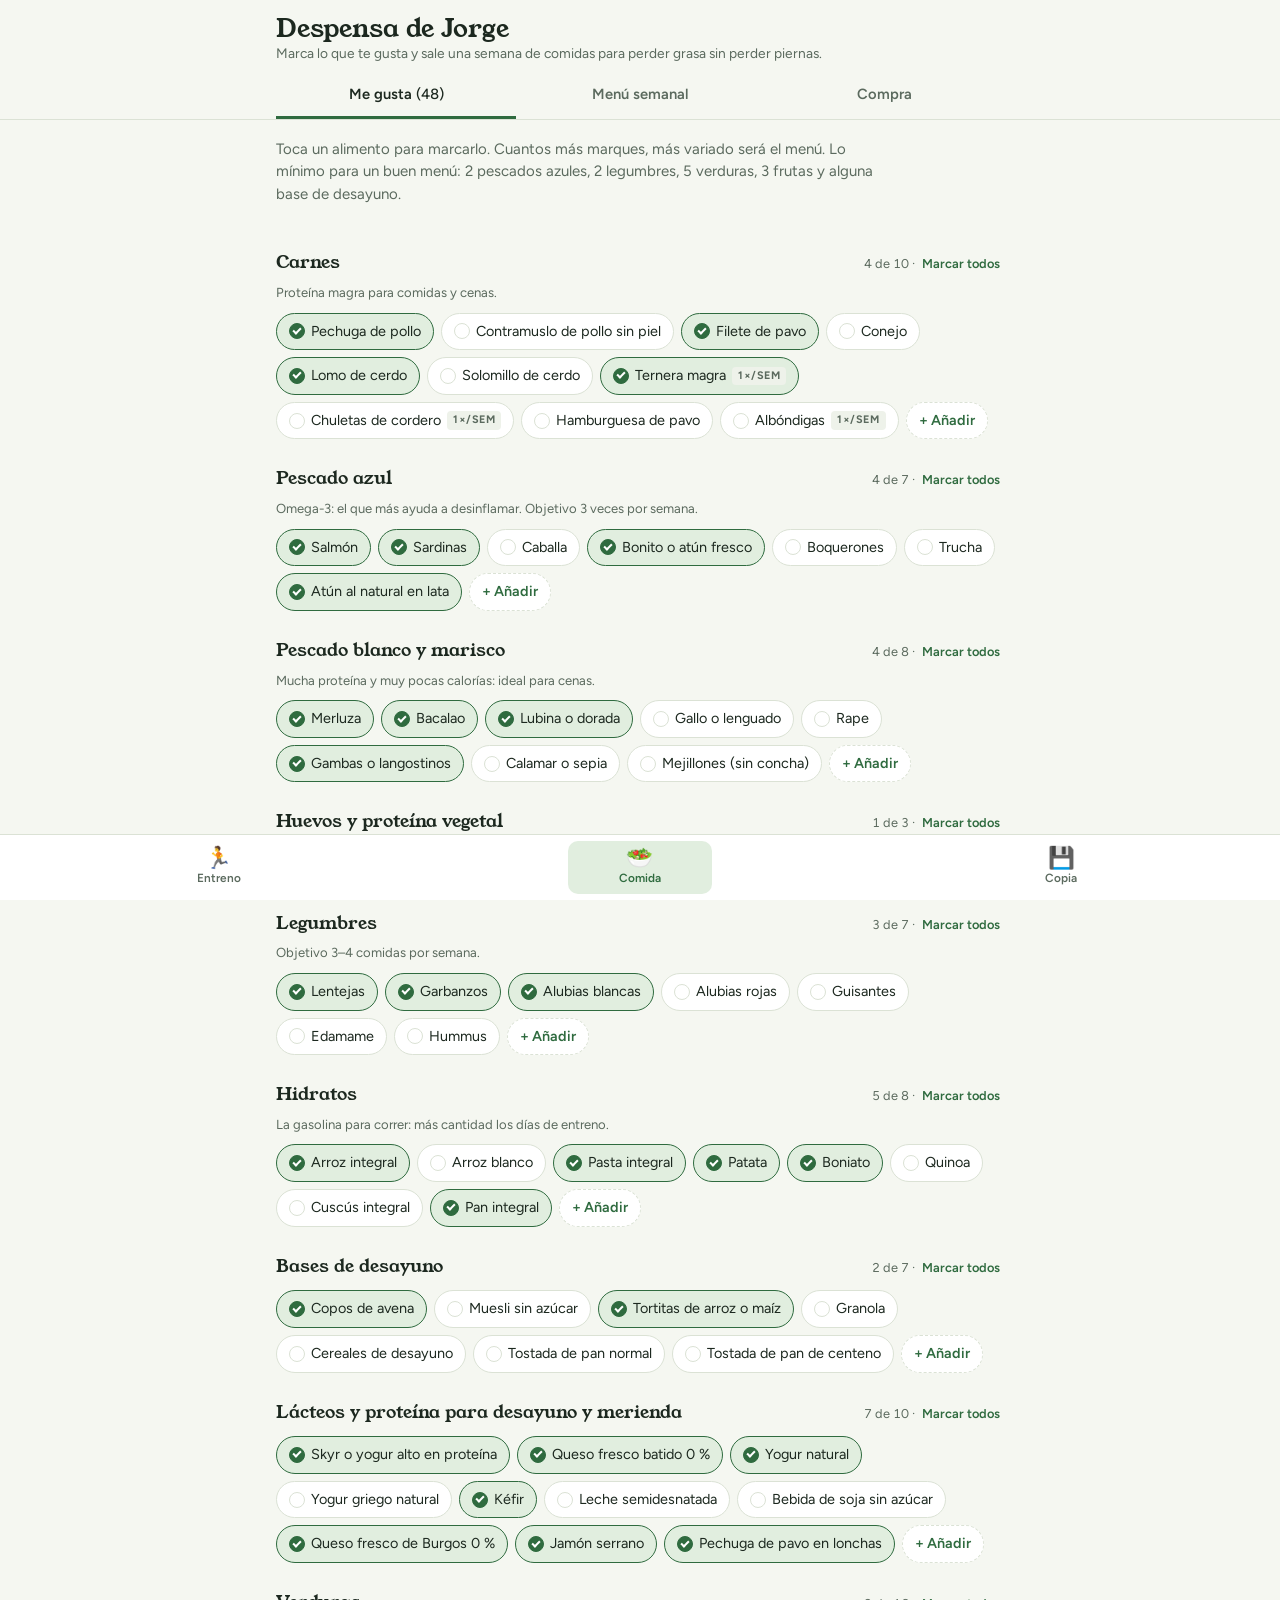
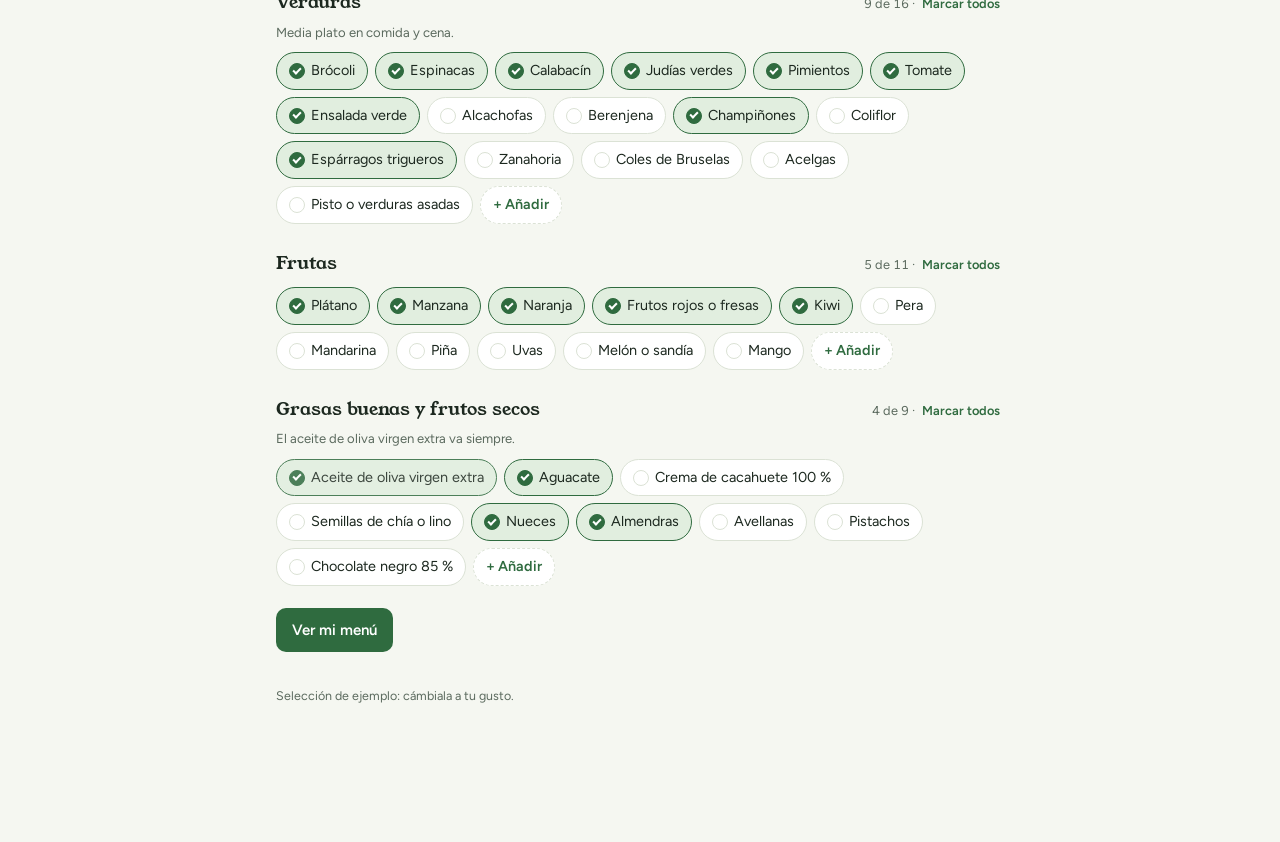
==== commit ddf1ce4c: "Añadir alimentos: granola, cereales, tostadas, cordero, hamburguesa de pavo, albóndigas Co-Authored-" ====
--- a/comida.html
+++ b/comida.html
@@ -136,7 +136,8 @@
 <header class="top">
   <div class="wrap">
     <div>
-      <h1>Despensa de Jorge</h1>
+      <h1 id="dtitle">Despensa de Jorge</h1>
+      <script>try{const p=(JSON.parse(localStorage.getItem('jdb'))||{})['config/perfil'];if(p&&p.nombre)document.getElementById('dtitle').textContent='Despensa de '+p.nombre}catch(e){}</script>
       <p class="sub">Marca lo que te gusta y sale una semana de comidas para perder grasa sin perder piernas.</p>
     </div>
     <nav class="tabs" aria-label="Secciones">
@@ -204,6 +205,9 @@
  {id:'lomo',n:'Lomo de cerdo',c:'carne',g:150,u:'g',k:210,p:32,r:'main otros',t:'cerdo'},
  {id:'solomillo',n:'Solomillo de cerdo',c:'carne',g:150,u:'g',k:180,p:32,r:'main otros',t:'cerdo'},
  {id:'ternera',n:'Ternera magra',c:'carne',g:150,u:'g',k:200,p:32,r:'main otros',t:'roja'},
+ {id:'cordero',n:'Chuletas de cordero',c:'carne',g:150,u:'g',k:280,p:26,r:'main otros',t:'roja'},
+ {id:'hambpavo',n:'Hamburguesa de pavo',c:'carne',g:150,u:'g',k:190,p:27,r:'main otros'},
+ {id:'albondigas',n:'Albóndigas',c:'carne',g:150,u:'g',k:300,p:24,r:'main otros',t:'roja'},
  // pescado azul
  {id:'salmon',n:'Salmón',c:'azul',g:130,u:'g',k:270,p:27,r:'main azul'},
  {id:'sardinas',n:'Sardinas',c:'azul',g:150,u:'g',k:210,p:30,r:'main azul'},
@@ -246,6 +250,10 @@
  {id:'avena',n:'Copos de avena',c:'des',g:50,u:'g',k:190,p:7,r:'desB'},
  {id:'muesli',n:'Muesli sin azúcar',c:'des',g:50,u:'g',k:180,p:5,r:'desB'},
  {id:'tortitas',n:'Tortitas de arroz o maíz',c:'des',g:4,u:'ud',k:115,p:2,r:'desB',sal:1},
+ {id:'granola',n:'Granola',c:'des',g:40,u:'g',k:180,p:4,r:'desB'},
+ {id:'cereales',n:'Cereales de desayuno',c:'des',g:40,u:'g',k:150,p:3,r:'desB'},
+ {id:'panblanco',n:'Tostada de pan normal',c:'des',g:60,u:'g',k:160,p:5,r:'desB',sal:1},
+ {id:'pancenteno',n:'Tostada de pan de centeno',c:'des',g:60,u:'g',k:150,p:5,r:'desB',sal:1},
  // lácteos y proteína para desayuno/merienda
  {id:'skyr',n:'Skyr o yogur alto en proteína',c:'lac',g:250,u:'g',k:150,p:25,r:'desDul merP'},
  {id:'batido',n:'Queso fresco batido 0 %',c:'lac',g:250,u:'g',k:120,p:20,r:'desDul merP'},
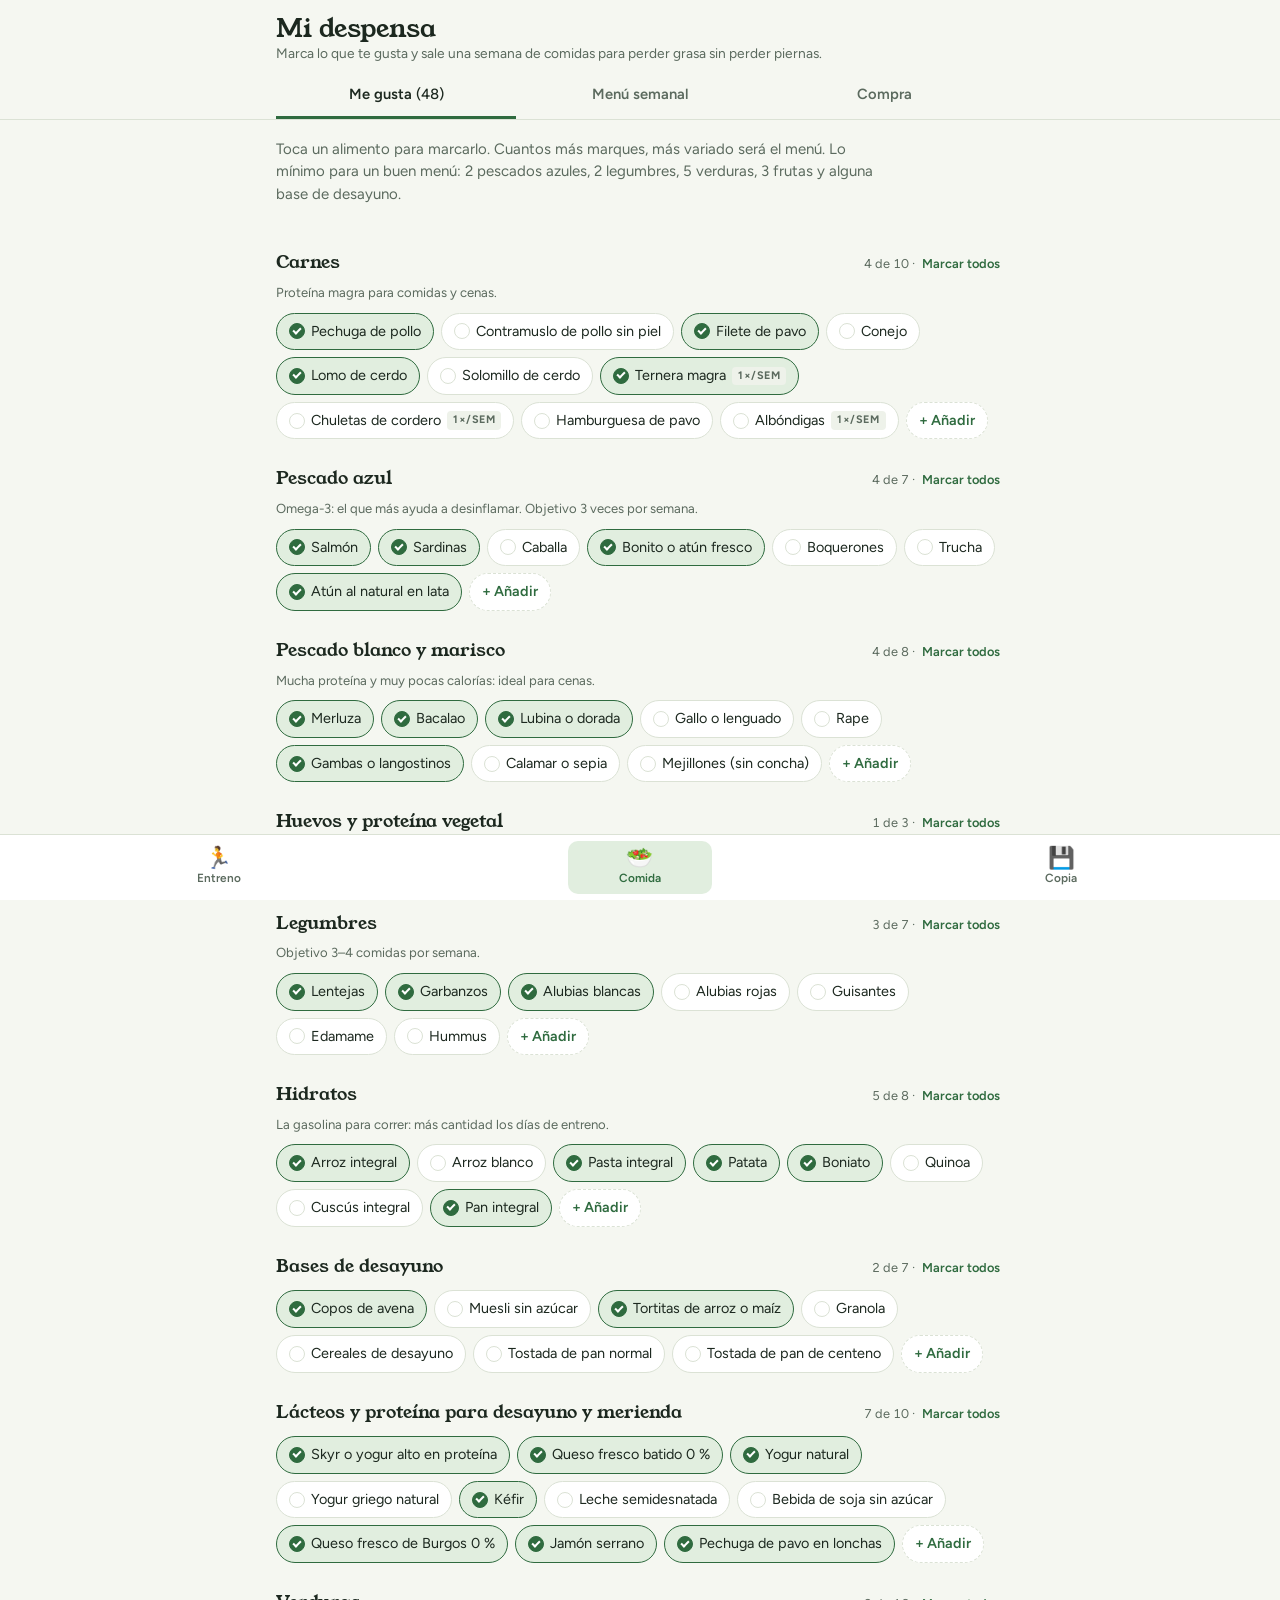
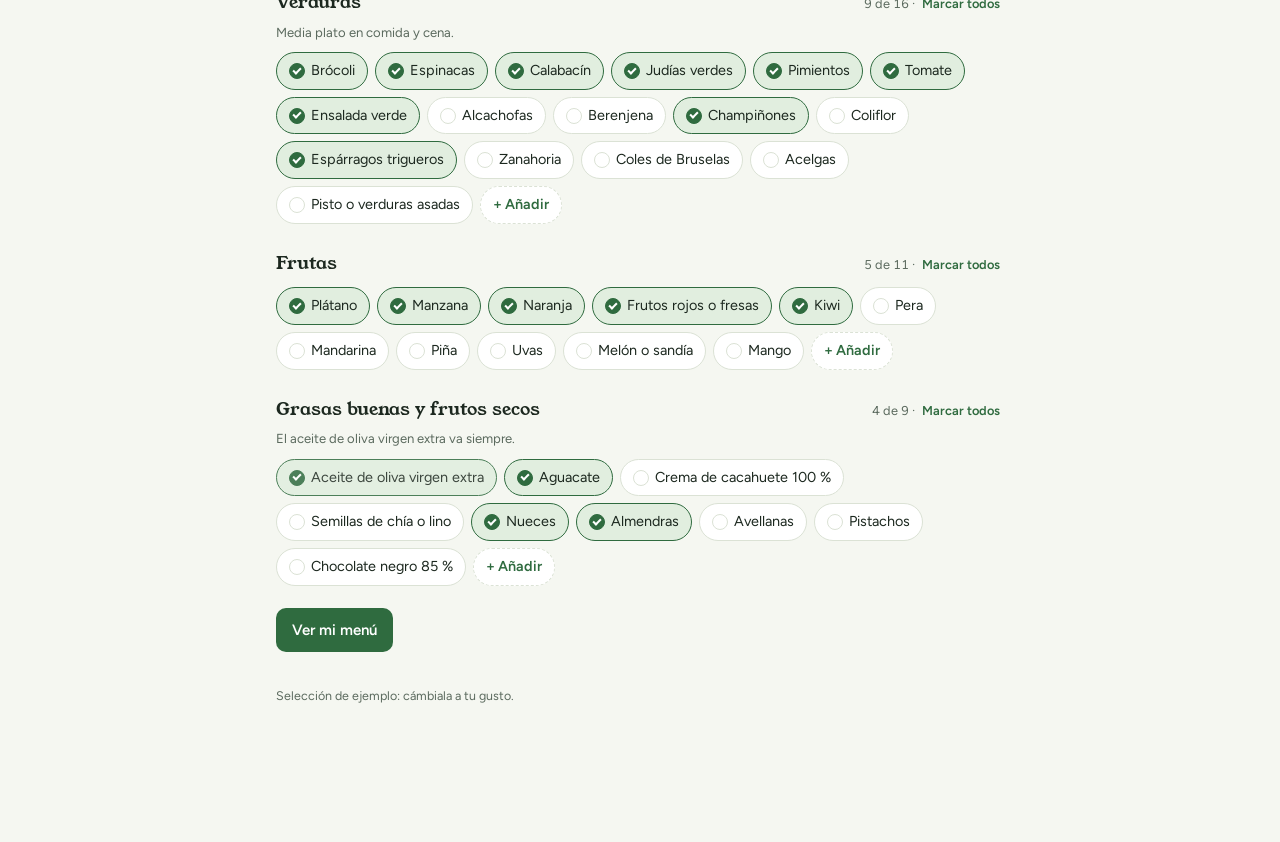
==== commit 5175137a: "Despensa con el nombre de cada persona y sin etiquetas de actividad en el menú Co-Authored-By: Claud" ====
--- a/comida.html
+++ b/comida.html
@@ -136,7 +136,7 @@
 <header class="top">
   <div class="wrap">
     <div>
-      <h1 id="dtitle">Despensa de Jorge</h1>
+      <h1 id="dtitle">Mi despensa</h1>
       <script>try{const p=(JSON.parse(localStorage.getItem('jdb'))||{})['config/perfil'];if(p&&p.nombre)document.getElementById('dtitle').textContent='Despensa de '+p.nombre}catch(e){}</script>
       <p class="sub">Marca lo que te gusta y sale una semana de comidas para perder grasa sin perder piernas.</p>
     </div>
@@ -516,7 +516,7 @@
   menu.dias.forEach((dd,di)=>{
     const day=DAYS[di];let K=0,P=0;dd.meals.forEach(m=>{const t=mealTot(m);K+=t.k;P+=t.p});
     const el=document.createElement('article');el.className='day';
-    let h='<div class="day-head"><h3>'+day.n+'</h3><span class="pill '+day.lvl+'">'+day.act+'</span><span class="tot"><b>≈ '+nf.format(Math.round(K/10)*10)+' kcal</b> · '+Math.round(P)+' g prot.</span></div>';
+    let h='<div class="day-head"><h3>'+day.n+'</h3><span class="tot"><b>≈ '+nf.format(Math.round(K/10)*10)+' kcal</b> · '+Math.round(P)+' g prot.</span></div>';
     dd.meals.forEach((m,mi)=>{
       const t=mealTot(m),first=m.items[0];
       const main=first?itemTxt(first):'Marca más alimentos para completar esta comida';
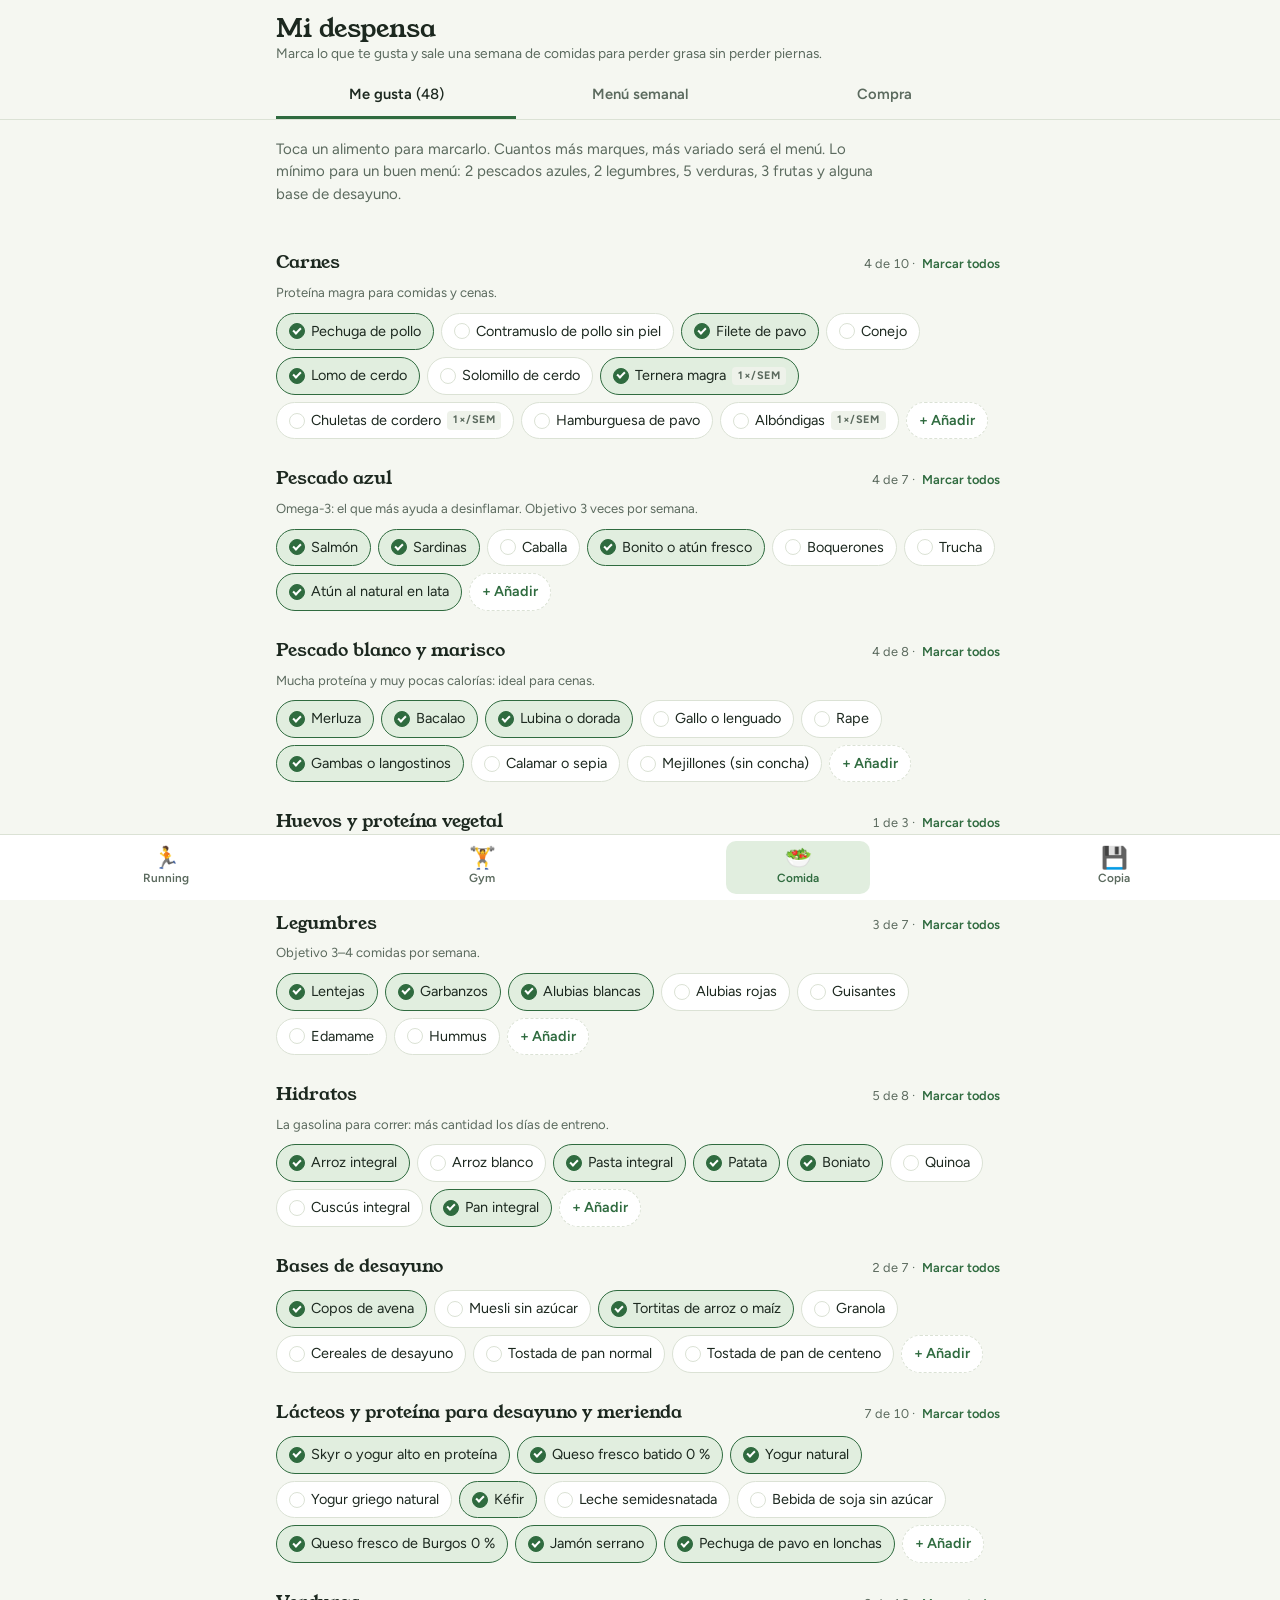
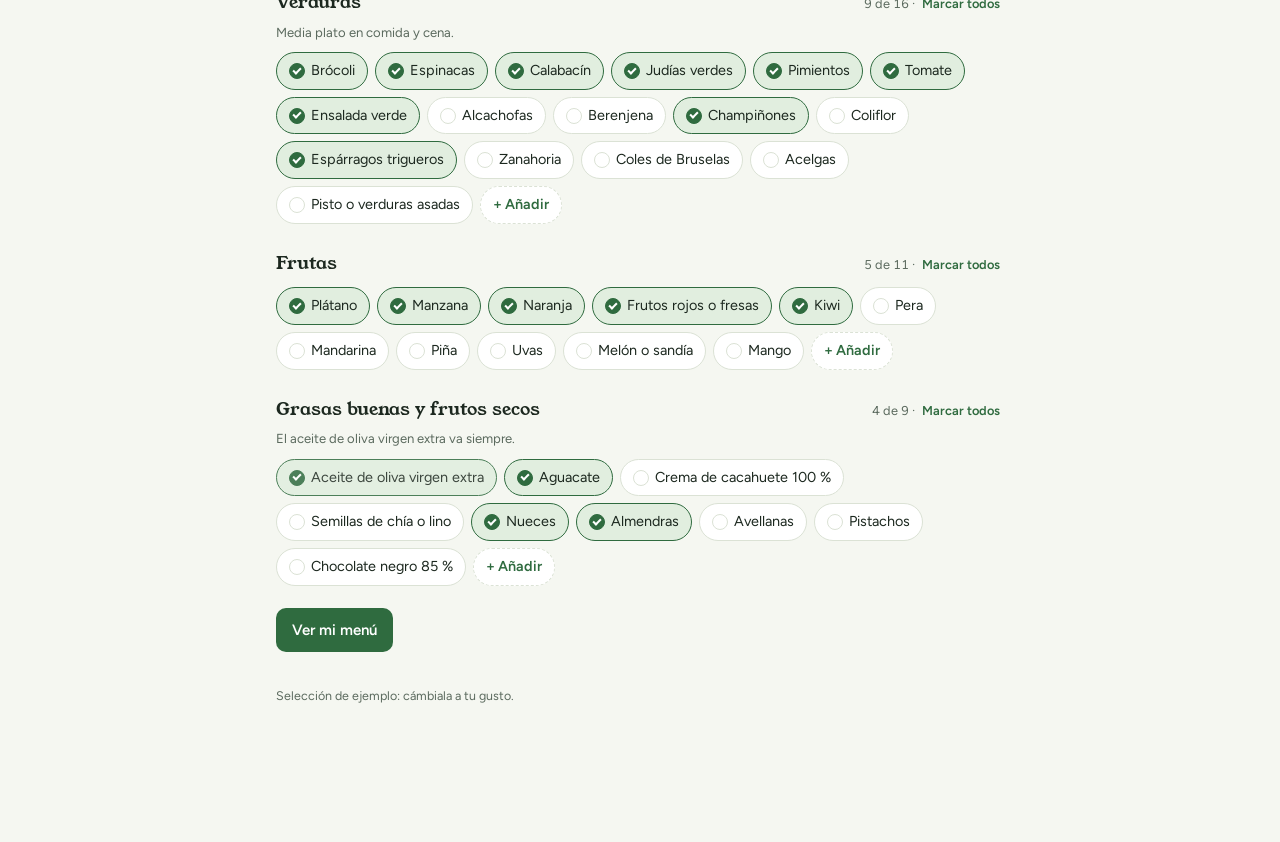
==== commit 0c2ca75b: "Gym como sección propia en la barra de abajo (Running / Gym) Co-Authored-By: Claude Opus 5.5 <norepl" ====
--- a/comida.html
+++ b/comida.html
@@ -591,6 +591,6 @@
 })();
 </script>
 <link rel="stylesheet" href="app.css">
-<nav class="appnav" aria-label="Secciones de la app"><a href="index.html"><span class="i" aria-hidden="true">🏃</span>Entreno</a><a href="comida.html" aria-current="page"><span class="i" aria-hidden="true">🥗</span>Comida</a><a href="copia.html"><span class="i" aria-hidden="true">💾</span>Copia</a></nav>
+<nav class="appnav" aria-label="Secciones de la app"><a href="index.html"><span class="i" aria-hidden="true">🏃</span>Running</a><a href="index.html#gym"><span class="i" aria-hidden="true">🏋️</span>Gym</a><a href="comida.html" aria-current="page"><span class="i" aria-hidden="true">🥗</span>Comida</a><a href="copia.html"><span class="i" aria-hidden="true">💾</span>Copia</a></nav>
 <script>if('serviceWorker' in navigator){addEventListener('load',()=>navigator.serviceWorker.register('sw.js').catch(()=>{}))}</script>
 </body></html>
